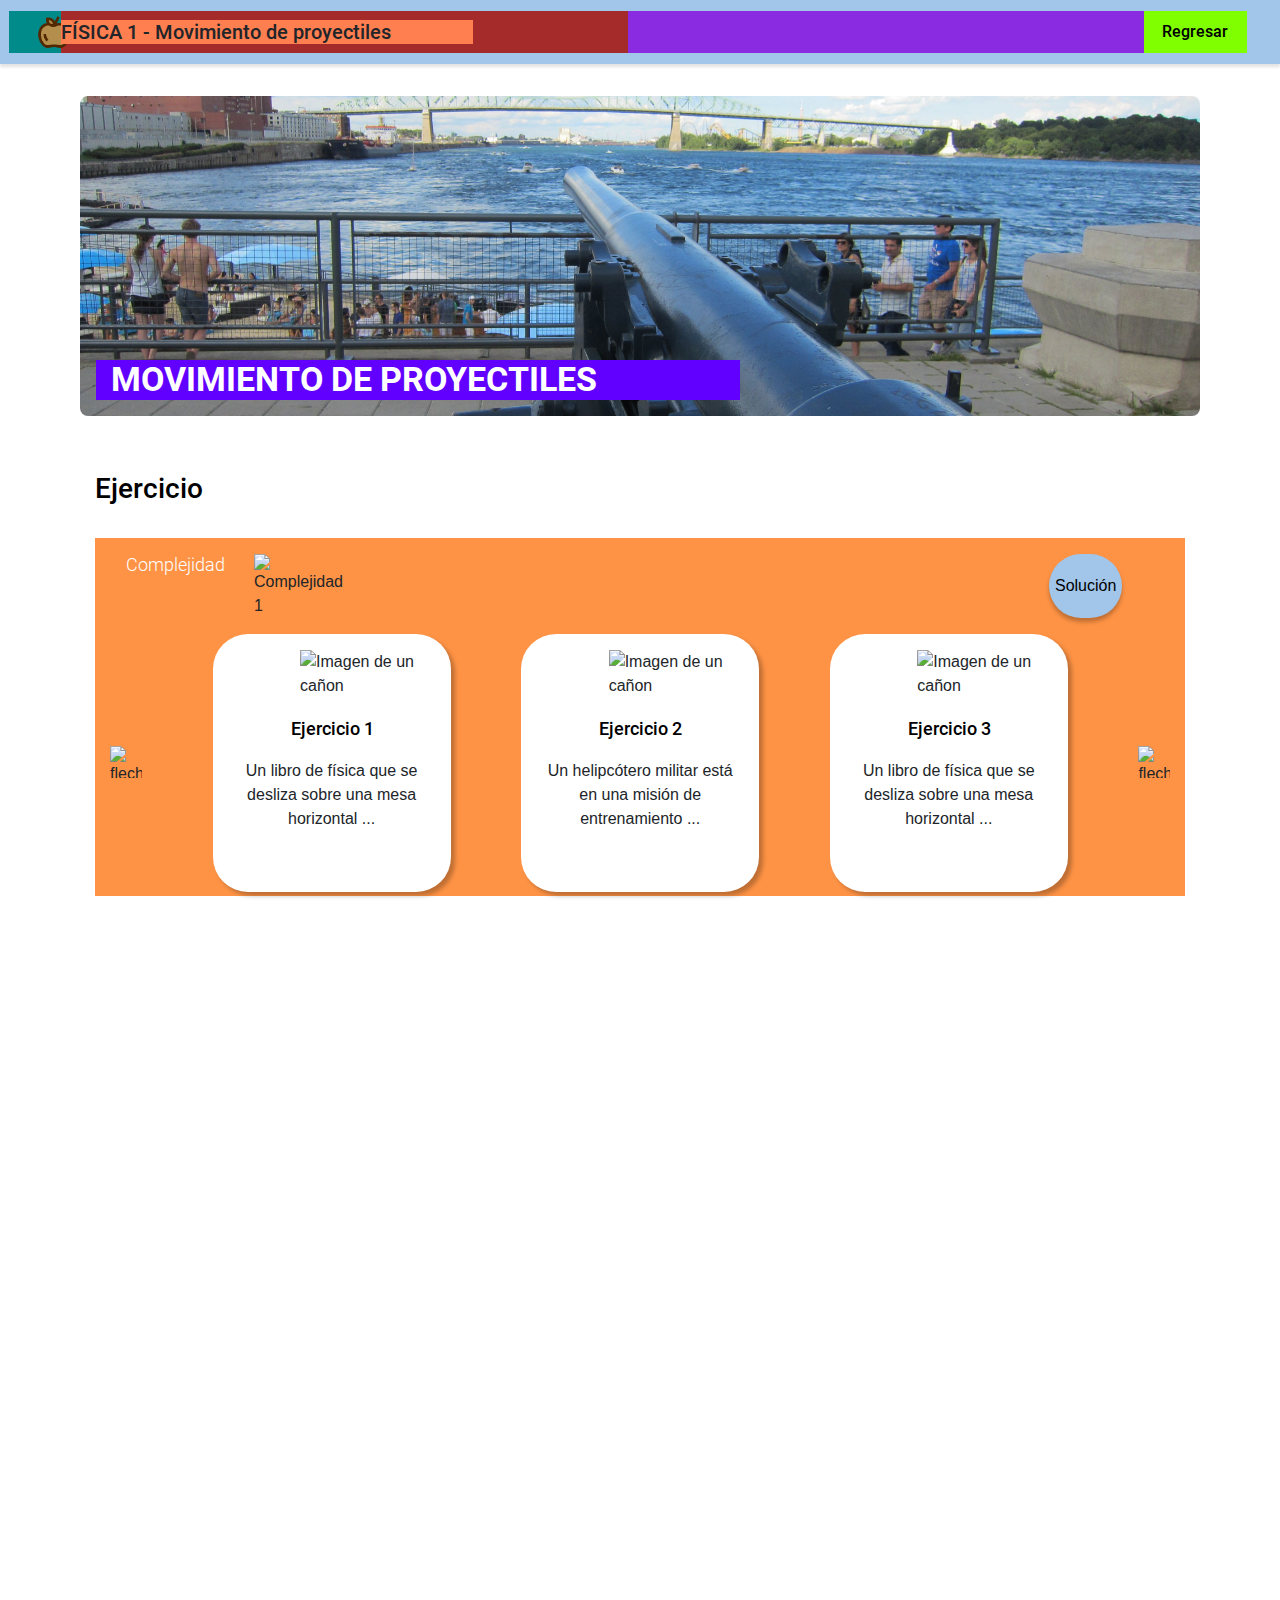
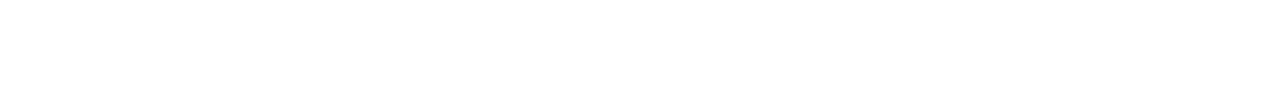
==== Index.html @ 8a992c44 "Primera parte parcial" ====
<!DOCTYPE html>
<html lang="en">
<head>
    <meta charset="UTF-8">
    <meta name="viewport" content="width=device-width, initial-scale=1.0">
    <link rel="stylesheet" href="https://stackpath.bootstrapcdn.com/bootstrap/4.4.1/css/bootstrap.min.css" integrity="sha384-Vkoo8x4CGsO3+Hhxv8T/Q5PaXtkKtu6ug5TOeNV6gBiFeWPGFN9MuhOf23Q9Ifjh" crossorigin="anonymous">
    <link rel='stylesheet' type='text/css' media='screen' href='Resources/CSS/main.css'>
    <title>Página 5</title>
</head>

<body>
    
    <div class="container-fluid o-BoxMenu">

        <div class="row o-containerFirst">

            <div class="col-6 o-color1">

                <div class="row align-items-center">

                    <div class="col-1 o-containerLogoApple">

                        <img class="o-img-logoFisica1" src="Resources/Imágenes/Manzana.png" alt="Logo que representa la manzana de física 1">

                    </div>

                    <div class="col-8 o-containerTitleFisica">

                        <h5>FÍSICA 1 - Movimiento de proyectiles</h5>

                    </div>

                </div>

            </div>

            <div class="col-1 o-color2">

                <button class="o-button-back" type="button">Regresar</button>
                
            </div>

        </div>

    </div>

    <div class="container o-Box-ExplicationTopic">

        <div class="row o-containerImgTopic align-items-end">

            <div class="col-7 o-BoxTitleTopic">

                <h2>MOVIMIENTO DE PROYECTILES</h2>

            </div>

        </div>

        <div class="row-7 o-BoxTitleExercise">
                <h3>Ejercicio</h2>

        </div>

        <div class="o-exercise-container">
            <div class="row o-box-infoE container-fluid">
                <div class="col-1,5">
                    <h3 class="o-complex-style"> Complejidad</h2>
                </div>

                <div class="col-1 o-prueba">
                    <img src="resources/Imágenes/1x/Recurso 1.png" alt="Complejidad 1">
                </div>

                <div class="col-9 o-style">
                    <button class="o-solution-button">Solución</button>
                </div>
            </div>

            <div class="row o-box-e container-fluid">
                <div class="col-0,5 o-center">
                    <img src="resources/Imágenes/1x/next-inversa.png" alt="flecha de regresar" class="o-images-r">
                </div>

                <div class="col-3,6">
                    <div class="o-info-e">
                        <img src="resources/Imágenes/1x/canon.png" alt="Imagen de un cañon" class="o-images-e">
                        <button class="o-titles-e"> Ejercicio 1</button>
                        <p class="o-description-e"> Un libro de física que se desliza sobre una mesa horizontal ...</p>
                    </div>
                </div>

                <div class="col-3,6">
                    <div class="o-info-e">
                        <img src="resources/Imágenes/1x/canon.png" alt="Imagen de un cañon" class="o-images-e">
                        <button class="o-titles-e"> Ejercicio 2</button>
                        <p class="o-description-e" > Un helipcótero militar está en una misión de entrenamiento ...</p>
                    </div>
                </div>

                <div class="col-3,6">
                    <div class="o-info-e">
                        <img src="resources/Imágenes/1x/canon.png" alt="Imagen de un cañon" class="o-images-e">
                        <button class="o-titles-e"> Ejercicio 3</button>
                        <p class="o-description-e" > Un libro de física que se desliza sobre una mesa horizontal ...</p>
                    </div>
                </div>

                <div class="col-0,5 o-center">
                    <img src="resources/Imágenes/1x/next.png" alt="flecha de siguiente" class="o-images-r">
                </div>
            </div>
        </div>
        
    </div>


    <script src="https://code.jquery.com/jquery-3.4.1.slim.min.js" integrity="sha384-J6qa4849blE2+poT4WnyKhv5vZF5SrPo0iEjwBvKU7imGFAV0wwj1yYfoRSJoZ+n" crossorigin="anonymous"></script>
    <script src="https://cdn.jsdelivr.net/npm/popper.js@1.16.0/dist/umd/popper.min.js" integrity="sha384-Q6E9RHvbIyZFJoft+2mJbHaEWldlvI9IOYy5n3zV9zzTtmI3UksdQRVvoxMfooAo" crossorigin="anonymous"></script>
    <script src="https://stackpath.bootstrapcdn.com/bootstrap/4.4.1/js/bootstrap.min.js" integrity="sha384-wfSDF2E50Y2D1uUdj0O3uMBJnjuUD4Ih7YwaYd1iqfktj0Uod8GCExl3Og8ifwB6" crossorigin="anonymous"></script>

</body>

</html>
---- Resources/CSS/main.css ----
@font-face{

    font-family: 'Primera fuente';
    src: url(../Fuente/Roboto-Medium.ttf);

}

@font-face{

    font-family: 'Segunda fuente';
    src: url(../Fuente/Roboto-Bold.ttf);

}

@font-face{

    font-family: 'Tercera fuente';
    src: url(../Fuente/Roboto-Light.ttf);

}

h5{

    font-family: 'Primera fuente';

}


h6{

    font-family: 'Primera fuente';

}

h2{

    font-family: 'Segunda fuente';
    color: white;
    font-size: 2.1rem;

}

.o-img-logoFisica1{

    width: 2.6rem;

}

.o-BoxMenu{

    background-color: #A1C6EA;
    height: 4rem;
    padding: 0.7em 3rem 0rem 1.5rem;
    box-shadow: 0px 3px 3px 0px #e3e3e3;
    margin: 0rem 0rem 2rem 0rem;

}

.o-containerFirst{

    background-color: blueviolet;
    display: flex;
    justify-content: space-between;

}

.o-color1{

    background-color: brown;

}

.o-color2{

    background-color: chartreuse;
    display: flex;
    justify-content: center;
    align-items: center

}

.o-containerTitleFisica{

    background-color: coral;
    height: 1.5rem;
    padding: 0rem;

}

.o-containerLogoApple{

    background-color: darkcyan;
    padding: 0rem 0rem 0rem 1.5rem;

}

.o-img-back{

    width: 1rem;

}

.o-button-back{

    background-color: transparent;
    border: none;
    border-radius: 2rem;
    outline: none;
    font-family: 'Primera fuente';
    padding: 0.3rem 1.5rem 0.3rem 1.5rem;
    transition: 0.2s;
}

.o-button-back:hover{

    background-color: #B38D4D;
    border: 0.2rem solid #B38D4D;
    outline: none;
    padding: 0.3rem 1.5rem 0.3rem 1.5rem;
    color: white;
    border-radius: 2rem;

}

.o-containerImgTopic{

    background-image: url(../Imágenes/FondoCañon.jpg);
    background-size: cover;
    height: 20rem;
    background-position: 0rem -9rem;
    border-radius: 0.5rem;
    padding: 0rem 0rem 1rem 1rem

}

.o-Box-ExplicationTopic{

    
    height: 100rem;
    width: 70rem;

}

.o-BoxTitleTopic{

    background-color: rgb(98, 0, 255);
    height: 2.5rem;

}

.o-BoxTitleExercise{
    font-family: "Primera fuente";
    font-style: normal;
    font-weight: bold;
    font-size: 2.1rem;
    line-height: 2.1rem;
    color: black;
    margin-top: 3.5rem;
    margin-bottom: 2rem;
}

.o-exercise-container{
    background-color: #FE9345;
    height: 22.375rem;
    padding-top: 1rem;
}

.o-complex-style{
   font-size: 1.125em;
   font-family:"Tercera fuente";
   font-weight: lighter;
   color: white;
   width: 8rem;
   padding: 0;
   margin: 0rem;
   margin-left: 1rem;
}

.o-solution-button{
    background: #A1C6EA;
    box-shadow: 0rem 0.25rem 0.25rem rgba(0, 0, 0, 0.25);
    border-radius: 3.125rem;
    border: none;
}

.o-style{
    display: flex;
    justify-content: flex-end;
}

.o-box-e{
    height: 18rem;
    margin-left: 0rem;
    width: 68.15rem;
    justify-content: space-between;

}

.o-images-r{
    width:2rem;
    height: 2rem;
    padding: 0rem;
}

.o-box-infoE{
    margin-left: 0rem;
}

.o-info-e{
    width: 14.875rem;
    height: 16.125rem;
    background: #FFFFFF;
    box-shadow: 0.25rem 0.25rem 0.25rem rgba(0, 0, 0, 0.25);
    border-radius: 35px;
    margin-top: 1rem;
}

.o-center{
    padding: 0;
    margin: 0;
    display: flex;
    align-items: center;
}

.o-images-e{
    width:3.938rem;
    height: 3.938rem;
    margin-left: 5.468rem;
    margin-top: 1rem;
}

.o-titles-e{
    font-family: "Primera fuente";
    margin-top: 1rem;
    font-style: normal;
    font-weight: normal;
    font-size: 1.125rem;
    text-align: center;
    background: none;
    border: none;
    margin-left: 4.5rem;

color: #000000;
}

.o-description-e{
    text-align: center;
    margin: 1rem;
}

.o-prueba{
    padding: 0;
}
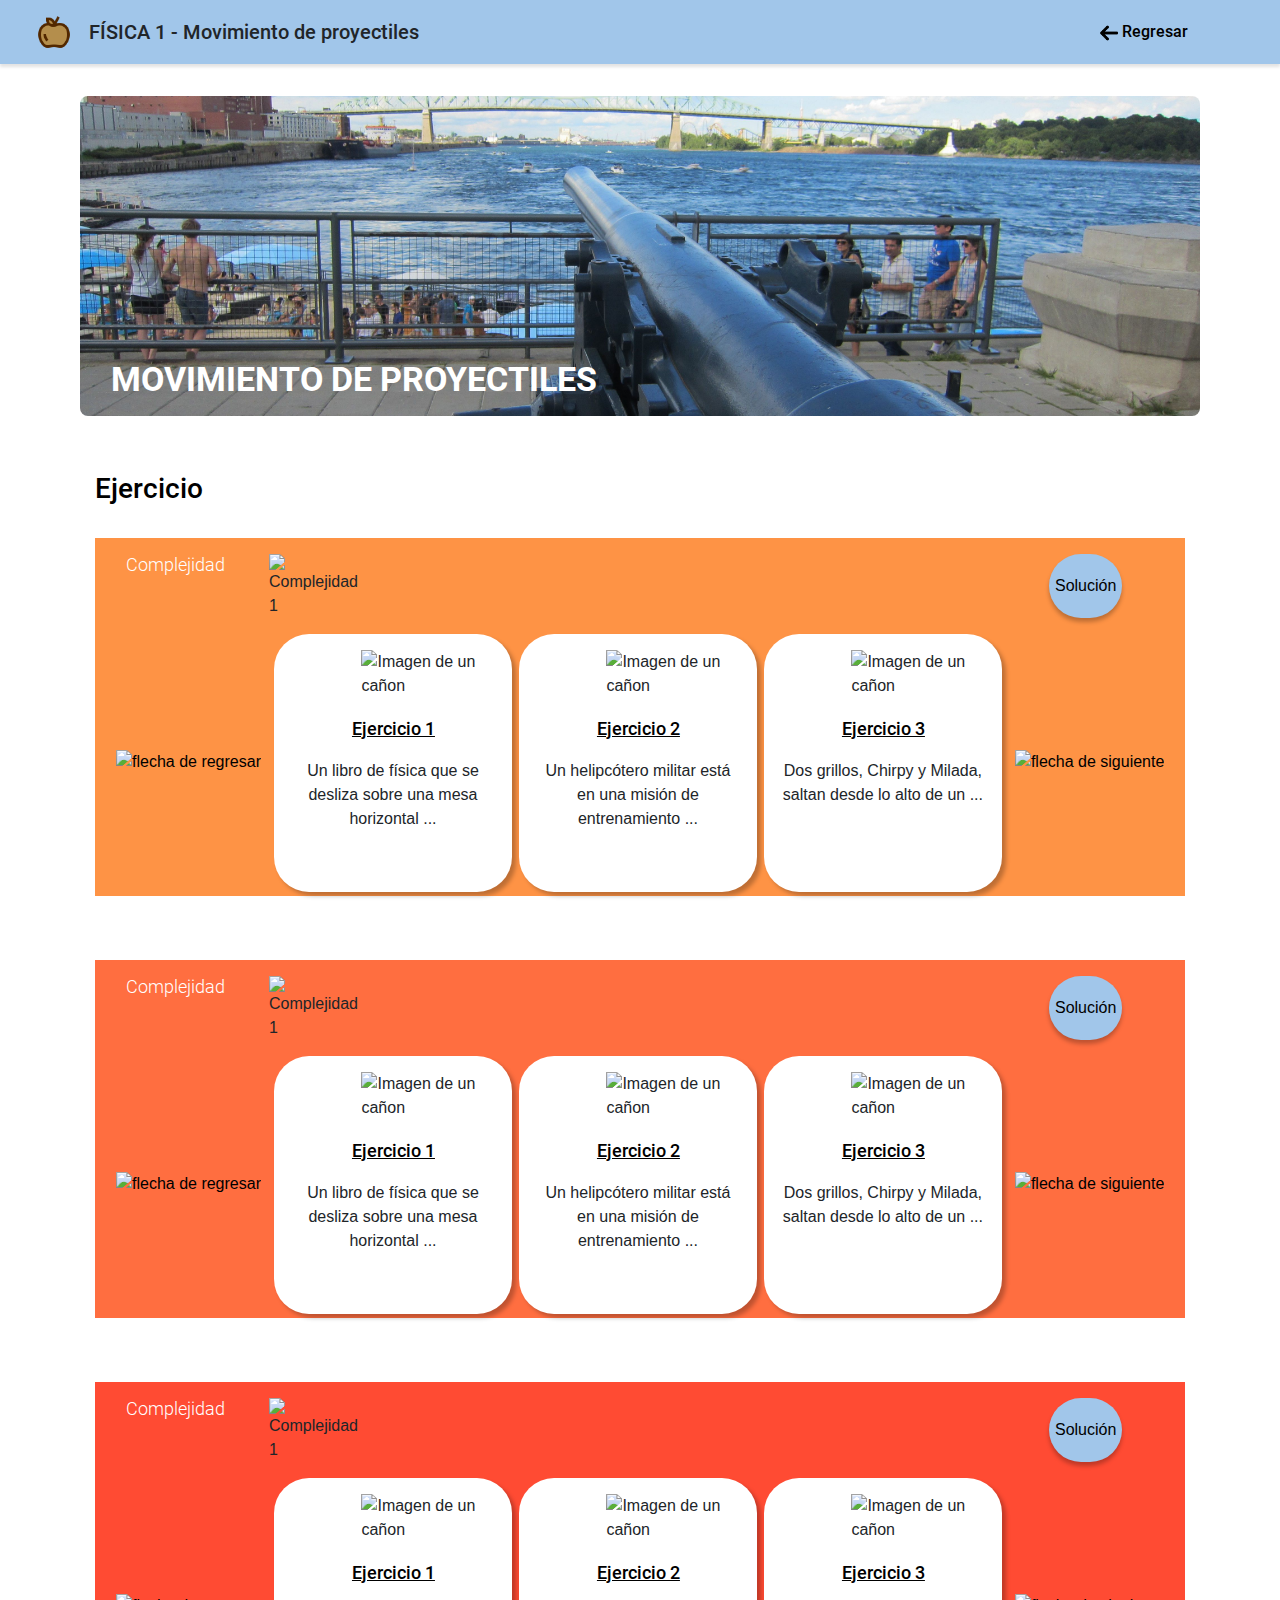
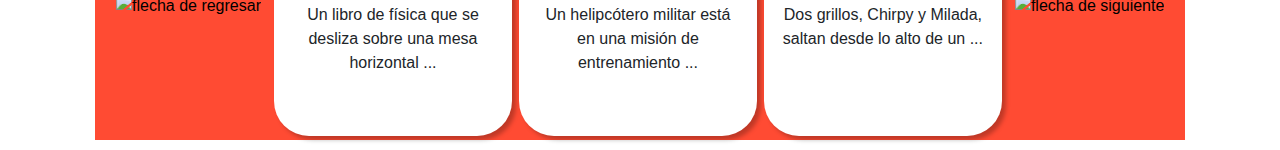
==== commit eff78ac2: "Otra interfaz" ====
--- a/Index.html
+++ b/Index.html
@@ -1,15 +1,17 @@
 <!DOCTYPE html>
 <html lang="en">
+
 <head>
     <meta charset="UTF-8">
     <meta name="viewport" content="width=device-width, initial-scale=1.0">
-    <link rel="stylesheet" href="https://stackpath.bootstrapcdn.com/bootstrap/4.4.1/css/bootstrap.min.css" integrity="sha384-Vkoo8x4CGsO3+Hhxv8T/Q5PaXtkKtu6ug5TOeNV6gBiFeWPGFN9MuhOf23Q9Ifjh" crossorigin="anonymous">
+    <link rel="stylesheet" href="https://stackpath.bootstrapcdn.com/bootstrap/4.4.1/css/bootstrap.min.css"
+        integrity="sha384-Vkoo8x4CGsO3+Hhxv8T/Q5PaXtkKtu6ug5TOeNV6gBiFeWPGFN9MuhOf23Q9Ifjh" crossorigin="anonymous">
     <link rel='stylesheet' type='text/css' media='screen' href='Resources/CSS/main.css'>
     <title>Página 5</title>
 </head>
 
 <body>
-    
+
     <div class="container-fluid o-BoxMenu">
 
         <div class="row o-containerFirst">
@@ -20,11 +22,12 @@
 
                     <div class="col-1 o-containerLogoApple">
 
-                        <img class="o-img-logoFisica1" src="Resources/Imágenes/Manzana.png" alt="Logo que representa la manzana de física 1">
-
-                    </div>
-
-                    <div class="col-8 o-containerTitleFisica">
+                        <img class="o-img-logoFisica1" src="Resources/Imágenes/Manzana.png"
+                            alt="Logo que representa la manzana de física 1">
+
+                    </div>
+
+                    <div class="col-7 o-containerTitleFisica">
 
                         <h5>FÍSICA 1 - Movimiento de proyectiles</h5>
 
@@ -34,10 +37,13 @@
 
             </div>
 
-            <div class="col-1 o-color2">
-
-                <button class="o-button-back" type="button">Regresar</button>
-                
+            <div class="col-2 o-color2">
+
+                <button class="o-button-back" type="button">
+                    <img class="o-back-arrow" src="Resources/Imágenes/1x/back (1).png" alt="Flecha de regresar">
+                     Regresar
+                </button>
+
             </div>
 
         </div>
@@ -57,10 +63,9 @@
         </div>
 
         <div class="row-7 o-BoxTitleExercise">
-                <h3>Ejercicio</h2>
-
-        </div>
-
+            <h3>Ejercicio</h3>
+
+        </div>
         <div class="o-exercise-container">
             <div class="row o-box-infoE container-fluid">
                 <div class="col-1,5">
@@ -78,7 +83,9 @@
 
             <div class="row o-box-e container-fluid">
                 <div class="col-0,5 o-center">
-                    <img src="resources/Imágenes/1x/next-inversa.png" alt="flecha de regresar" class="o-images-r">
+                    <button class="o-arrows">
+                        <img src="resources/Imágenes/1x/next-inversa.png" alt="flecha de regresar" class="o-images-r">
+                    </button>
                 </div>
 
                 <div class="col-3,6">
@@ -93,7 +100,7 @@
                     <div class="o-info-e">
                         <img src="resources/Imágenes/1x/canon.png" alt="Imagen de un cañon" class="o-images-e">
                         <button class="o-titles-e"> Ejercicio 2</button>
-                        <p class="o-description-e" > Un helipcótero militar está en una misión de entrenamiento ...</p>
+                        <p class="o-description-e"> Un helipcótero militar está en una misión de entrenamiento ...</p>
                     </div>
                 </div>
 
@@ -101,22 +108,138 @@
                     <div class="o-info-e">
                         <img src="resources/Imágenes/1x/canon.png" alt="Imagen de un cañon" class="o-images-e">
                         <button class="o-titles-e"> Ejercicio 3</button>
-                        <p class="o-description-e" > Un libro de física que se desliza sobre una mesa horizontal ...</p>
-                    </div>
-                </div>
-
-                <div class="col-0,5 o-center">
-                    <img src="resources/Imágenes/1x/next.png" alt="flecha de siguiente" class="o-images-r">
-                </div>
-            </div>
-        </div>
-        
+                        <p class="o-description-e"> Dos grillos, Chirpy y Milada, saltan desde lo alto de un ...</p>
+                    </div>
+                </div>
+
+                <div class="col-0,5 o-center">
+                    <button class="o-arrows">
+                        <img src="resources/Imágenes/1x/next.png" alt="flecha de siguiente" class="o-images-r">
+                    </button>
+                </div>
+            </div>
+        </div>
+
+        <div class="o-exercise-container2">
+            <div class="row o-box-infoE container-fluid">
+                <div class="col-1,5">
+                    <h3 class="o-complex-style"> Complejidad</h2>
+                </div>
+
+                <div class="col-1 o-prueba">
+                    <img src="resources/Imágenes/1x/Recurso 2.png" alt="Complejidad 1">
+                </div>
+
+                <div class="col-9 o-style">
+                    <button class="o-solution-button">Solución</button>
+                </div>
+            </div>
+
+            <div class="row o-box-e container-fluid">
+                <div class="col-0,5 o-center">
+                    <button class="o-arrows">
+                        <img src="resources/Imágenes/1x/next-inversa.png" alt="flecha de regresar" class="o-images-r">
+                    </button>
+                </div>
+
+                <div class="col-3,6">
+                    <div class="o-info-e">
+                        <img src="resources/Imágenes/1x/tank (3).png" alt="Imagen de un cañon" class="o-images-e">
+                        <button class="o-titles-e"> Ejercicio 1</button>
+                        <p class="o-description-e"> Un libro de física que se desliza sobre una mesa horizontal ...</p>
+                    </div>
+                </div>
+
+                <div class="col-3,6">
+                    <div class="o-info-e">
+                        <img src="resources/Imágenes/1x/tank (3).png" alt="Imagen de un cañon" class="o-images-e">
+                        <button class="o-titles-e"> Ejercicio 2</button>
+                        <p class="o-description-e"> Un helipcótero militar está en una misión de entrenamiento ...</p>
+                    </div>
+                </div>
+
+                <div class="col-3,6">
+                    <div class="o-info-e">
+                        <img src="resources/Imágenes/1x/tank (3).png" alt="Imagen de un cañon" class="o-images-e">
+                        <button class="o-titles-e"> Ejercicio 3</button>
+                        <p class="o-description-e"> Dos grillos, Chirpy y Milada, saltan desde lo alto de un ...</p>
+                    </div>
+                </div>
+
+                <div class="col-0,5 o-center">
+                    <button class="o-arrows">
+                        <img src="resources/Imágenes/1x/next.png" alt="flecha de siguiente" class="o-images-r">
+                    </button>
+                </div>
+            </div>
+        </div>
+
+        <div class="o-exercise-container3">
+            <div class="row o-box-infoE container-fluid">
+                <div class="col-1,5">
+                    <h3 class="o-complex-style"> Complejidad</h2>
+                </div>
+
+                <div class="col-1 o-prueba">
+                    <img src="resources/Imágenes/1x/Recurso 3.png" alt="Complejidad 1">
+                </div>
+
+                <div class="col-9 o-style">
+                    <button class="o-solution-button">Solución</button>
+                </div>
+            </div>
+
+            <div class="row o-box-e container-fluid">
+                <div class="col-0,5 o-center">
+                    <button class="o-arrows">
+                        <img src="resources/Imágenes/1x/next-inversa.png" alt="flecha de regresar" class="o-images-r">
+                    </button>
+                </div>
+
+                <div class="col-3,6">
+                    <div class="o-info-e">
+                        <img src="resources/Imágenes/1x/tank (1).png" alt="Imagen de un cañon" class="o-images-e">
+                        <button class="o-titles-e"> Ejercicio 1</button>
+                        <p class="o-description-e"> Un libro de física que se desliza sobre una mesa horizontal ...</p>
+                    </div>
+                </div>
+
+                <div class="col-3,6">
+                    <div class="o-info-e">
+                        <img src="resources/Imágenes/1x/tank (1).png" alt="Imagen de un cañon" class="o-images-e">
+                        <button class="o-titles-e"> Ejercicio 2</button>
+                        <p class="o-description-e"> Un helipcótero militar está en una misión de entrenamiento ...</p>
+                    </div>
+                </div>
+
+                <div class="col-3,6">
+                    <div class="o-info-e">
+                        <img src="resources/Imágenes/1x/tank (1).png" alt="Imagen de un cañon" class="o-images-e">
+                        <button class="o-titles-e"> Ejercicio 3</button>
+                        <p class="o-description-e"> Dos grillos, Chirpy y Milada, saltan desde lo alto de un ...</p>
+                    </div>
+                </div>
+
+                <div class="col-0,5 o-center">
+                    <button class="o-arrows">
+                        <img src="resources/Imágenes/1x/next.png" alt="flecha de siguiente" class="o-images-r">
+                    </button>
+                </div>
+            </div>
+        </div>
+
     </div>
 
 
-    <script src="https://code.jquery.com/jquery-3.4.1.slim.min.js" integrity="sha384-J6qa4849blE2+poT4WnyKhv5vZF5SrPo0iEjwBvKU7imGFAV0wwj1yYfoRSJoZ+n" crossorigin="anonymous"></script>
-    <script src="https://cdn.jsdelivr.net/npm/popper.js@1.16.0/dist/umd/popper.min.js" integrity="sha384-Q6E9RHvbIyZFJoft+2mJbHaEWldlvI9IOYy5n3zV9zzTtmI3UksdQRVvoxMfooAo" crossorigin="anonymous"></script>
-    <script src="https://stackpath.bootstrapcdn.com/bootstrap/4.4.1/js/bootstrap.min.js" integrity="sha384-wfSDF2E50Y2D1uUdj0O3uMBJnjuUD4Ih7YwaYd1iqfktj0Uod8GCExl3Og8ifwB6" crossorigin="anonymous"></script>
+    <script src="https://code.jquery.com/jquery-3.4.1.slim.min.js"
+        integrity="sha384-J6qa4849blE2+poT4WnyKhv5vZF5SrPo0iEjwBvKU7imGFAV0wwj1yYfoRSJoZ+n"
+        crossorigin="anonymous"></script>
+    <script src="https://cdn.jsdelivr.net/npm/popper.js@1.16.0/dist/umd/popper.min.js"
+        integrity="sha384-Q6E9RHvbIyZFJoft+2mJbHaEWldlvI9IOYy5n3zV9zzTtmI3UksdQRVvoxMfooAo"
+        crossorigin="anonymous"></script>
+    <script src="https://stackpath.bootstrapcdn.com/bootstrap/4.4.1/js/bootstrap.min.js"
+        integrity="sha384-wfSDF2E50Y2D1uUdj0O3uMBJnjuUD4Ih7YwaYd1iqfktj0Uod8GCExl3Og8ifwB6"
+        crossorigin="anonymous"></script>
 
 </body>
 
--- a/Resources/CSS/main.css
+++ b/Resources/CSS/main.css
@@ -24,7 +24,7 @@
     font-family: 'Primera fuente';
 
 }
-
+ 
 
 h6{
 
@@ -58,21 +58,14 @@
 
 .o-containerFirst{
 
-    background-color: blueviolet;
     display: flex;
     justify-content: space-between;
 
 }
 
-.o-color1{
-
-    background-color: brown;
-
-}
 
 .o-color2{
 
-    background-color: chartreuse;
     display: flex;
     justify-content: center;
     align-items: center
@@ -81,7 +74,6 @@
 
 .o-containerTitleFisica{
 
-    background-color: coral;
     height: 1.5rem;
     padding: 0rem;
 
@@ -89,8 +81,10 @@
 
 .o-containerLogoApple{
 
-    background-color: darkcyan;
     padding: 0rem 0rem 0rem 1.5rem;
+    margin-right: 1rem;
+    min-width: 4rem;
+    max-width: 4rem;
 
 }
 
@@ -113,11 +107,10 @@
 
 .o-button-back:hover{
 
-    background-color: #B38D4D;
-    border: 0.2rem solid #B38D4D;
+    background-color: white;
+    border: 0.2rem solid white;
     outline: none;
     padding: 0.3rem 1.5rem 0.3rem 1.5rem;
-    color: white;
     border-radius: 2rem;
 
 }
@@ -129,13 +122,12 @@
     height: 20rem;
     background-position: 0rem -9rem;
     border-radius: 0.5rem;
-    padding: 0rem 0rem 1rem 1rem
+    padding: 0rem 0rem 1rem 1rem;
 
 }
 
 .o-Box-ExplicationTopic{
 
-    
     height: 100rem;
     width: 70rem;
 
@@ -143,7 +135,6 @@
 
 .o-BoxTitleTopic{
 
-    background-color: rgb(98, 0, 255);
     height: 2.5rem;
 
 }
@@ -157,6 +148,8 @@
     color: black;
     margin-top: 3.5rem;
     margin-bottom: 2rem;
+    width: 70rem;
+    padding: 0;
 }
 
 .o-exercise-container{
@@ -239,6 +232,7 @@
     background: none;
     border: none;
     margin-left: 4.5rem;
+    text-decoration-line: underline;
 
 color: #000000;
 }
@@ -248,6 +242,96 @@
     margin: 1rem;
 }
 
-.o-prueba{
-    padding: 0;
+
+
+.o-exercise-container2{
+    background-color: #FF6E40;
+    height: 22.375rem;
+    padding-top: 1rem;
+    margin-top: 4rem;
+    margin-bottom: 4rem;
+}
+
+.o-exercise-container3{
+    background-color: #FF4B33;
+    height: 22.375rem;
+    padding-top: 1rem;
+    margin-bottom: 2rem;
+    
+}
+
+.o-arrows{
+    border: none;
+    background: none;
+}
+
+.o-back-arrow{
+    width:1.125rem;
+    height: 1.125rem;
+}
+
+.o-titles-solution{
+    font-size: 1.125rem;
+    padding-left: 0.5rem;
+    height: 1rem;
+    font-family: 'Segunda fuente';
+}
+
+.o-rectangle{
+    width: 1.063rem;
+    height: 1.063rem;
+    margin-top: 0.2rem;    
+}
+.o-e-text{
+    font-size: 1.125rem;
+    margin-top: 3rem;
+    margin-bottom: 2rem;
+    font-family: 'Segunda Fuente';
+}
+
+.o-paragraph{
+    font-size: 1.125rem;
+}
+
+.o-exercise-so{
+    display: none;
+}
+
+.o-e{
+    display: flex;
+}
+
+.o-e-title{
+    font-size: 1.125rem;
+    margin-top: 3rem;
+}
+
+.o-tips{
+    display: flex;
+    justify-content: center;
+    flex-direction: column;
+    align-items: center;
+}
+.o-icon-idea{
+    width: 4.875rem;
+    height: 4.875rem;
+    margin-bottom: 1rem;
+}
+
+.o-rect{
+    width: 22.375rem;
+    height: 7.375rem;
+    border: 0.25rem solid #FFD15C;
+    box-sizing: border-box;
+    text-align: center;
+    padding:2rem;
+}
+
+.o-solution2{
+    margin-top: 5rem;
+}
+
+.o-solution3{
+    margin-top: 5rem;
+    margin-bottom: 3rem;
 }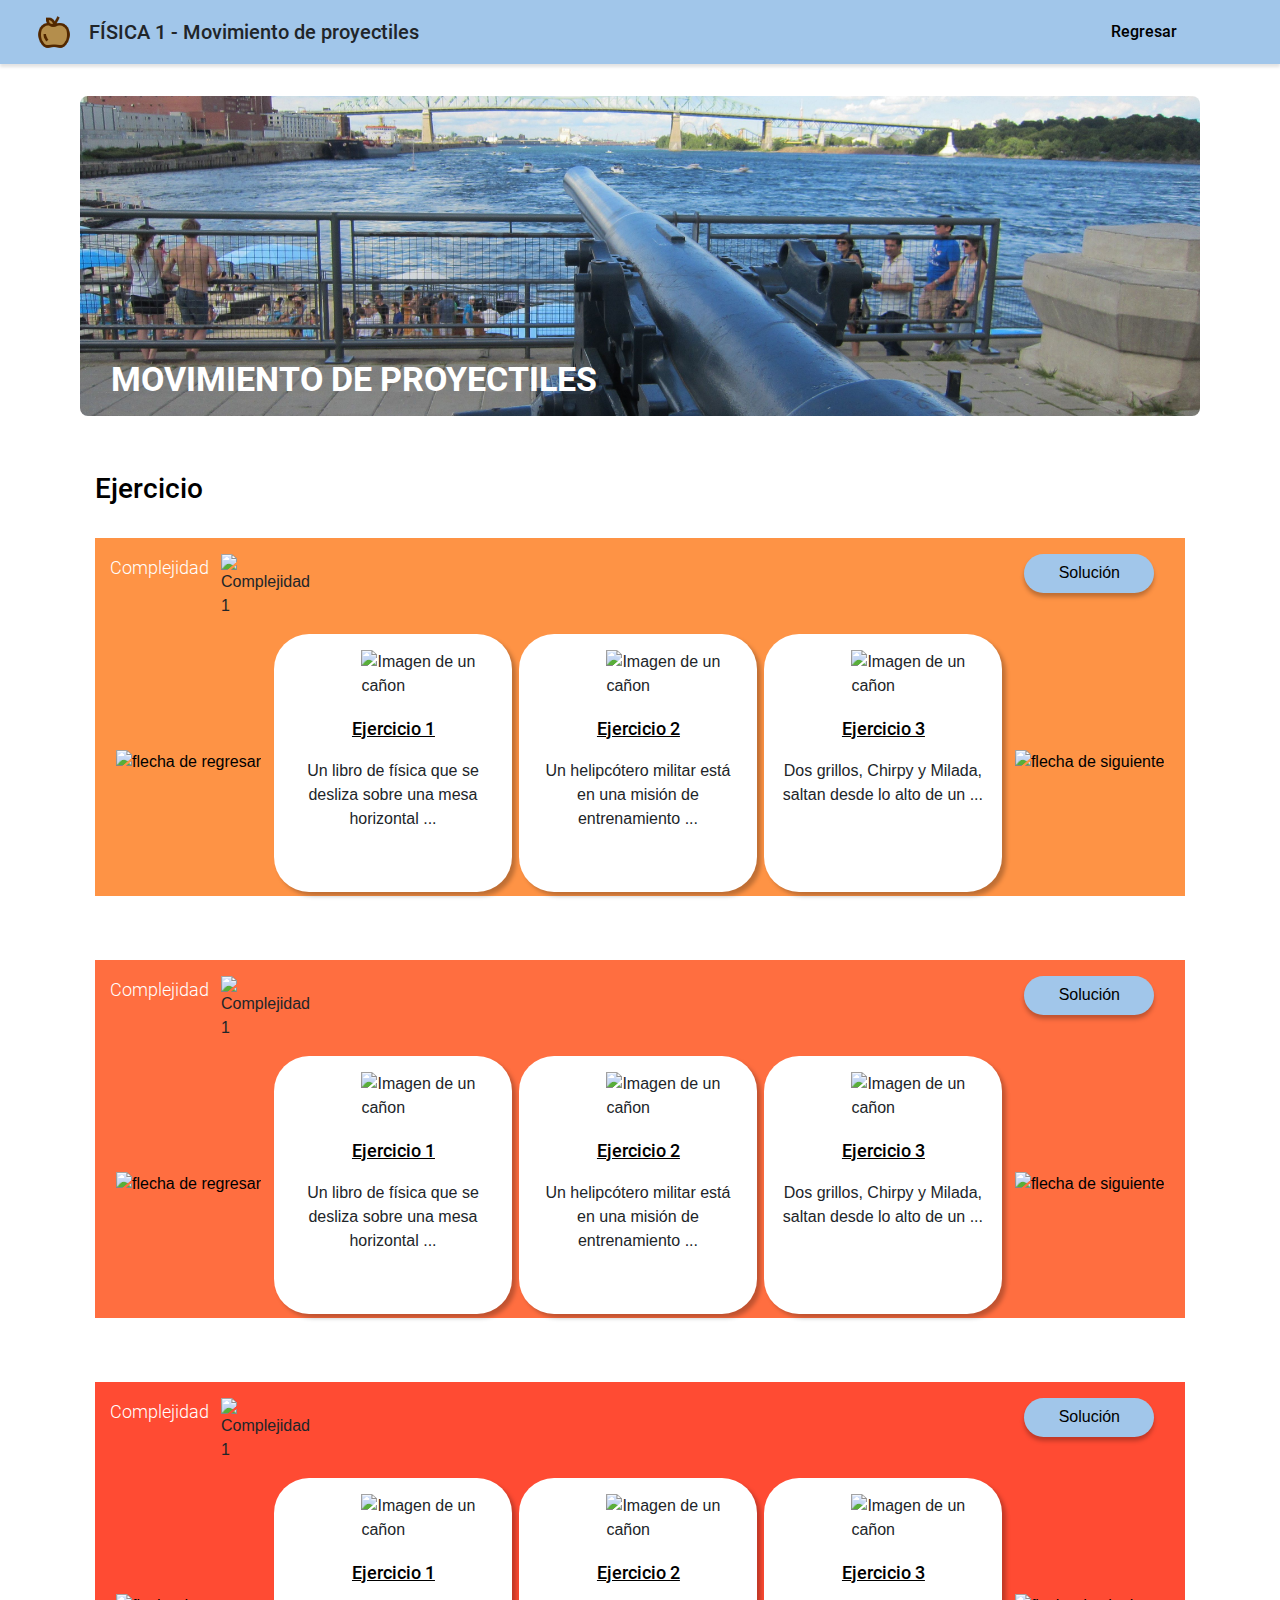
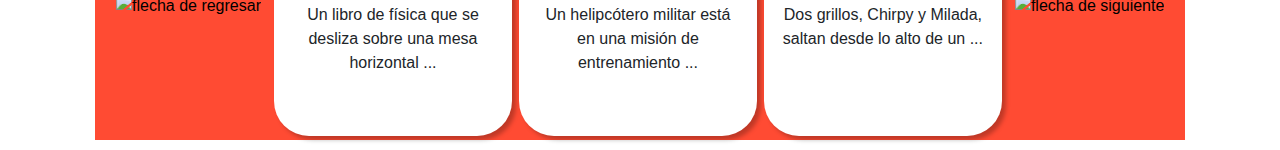
==== commit c1ce7251: "Arreglo final" ====
--- a/Index.html
+++ b/Index.html
@@ -40,7 +40,6 @@
             <div class="col-2 o-color2">
 
                 <button class="o-button-back" type="button">
-                    <img class="o-back-arrow" src="Resources/Imágenes/1x/back (1).png" alt="Flecha de regresar">
                      Regresar
                 </button>
 
@@ -73,7 +72,7 @@
                 </div>
 
                 <div class="col-1 o-prueba">
-                    <img src="resources/Imágenes/1x/Recurso 1.png" alt="Complejidad 1">
+                    <img class="o-complex-images"src="resources/Imágenes/1x/Recurso 1.png" alt="Complejidad 1">
                 </div>
 
                 <div class="col-9 o-style">
--- a/Resources/CSS/main.css
+++ b/Resources/CSS/main.css
@@ -163,22 +163,29 @@
    font-family:"Tercera fuente";
    font-weight: lighter;
    color: white;
-   width: 8rem;
+   width: 6rem;
    padding: 0;
-   margin: 0rem;
-   margin-left: 1rem;
+   margin-top: 0.2rem;
+
 }
 
 .o-solution-button{
+    width: 8.125rem;
+    height: 2.438rem;
     background: #A1C6EA;
     box-shadow: 0rem 0.25rem 0.25rem rgba(0, 0, 0, 0.25);
     border-radius: 3.125rem;
     border: none;
 }
 
+.o-solution-button:hover{
+    background-color: #95B9DD;
+}
+
 .o-style{
     display: flex;
     justify-content: flex-end;
+    margin-left: 5rem;
 }
 
 .o-box-e{
@@ -334,4 +341,9 @@
 .o-solution3{
     margin-top: 5rem;
     margin-bottom: 3rem;
+}
+
+.o-info-e:hover{
+    margin-top:0;
+    transform: scale(0.2rem);
 }